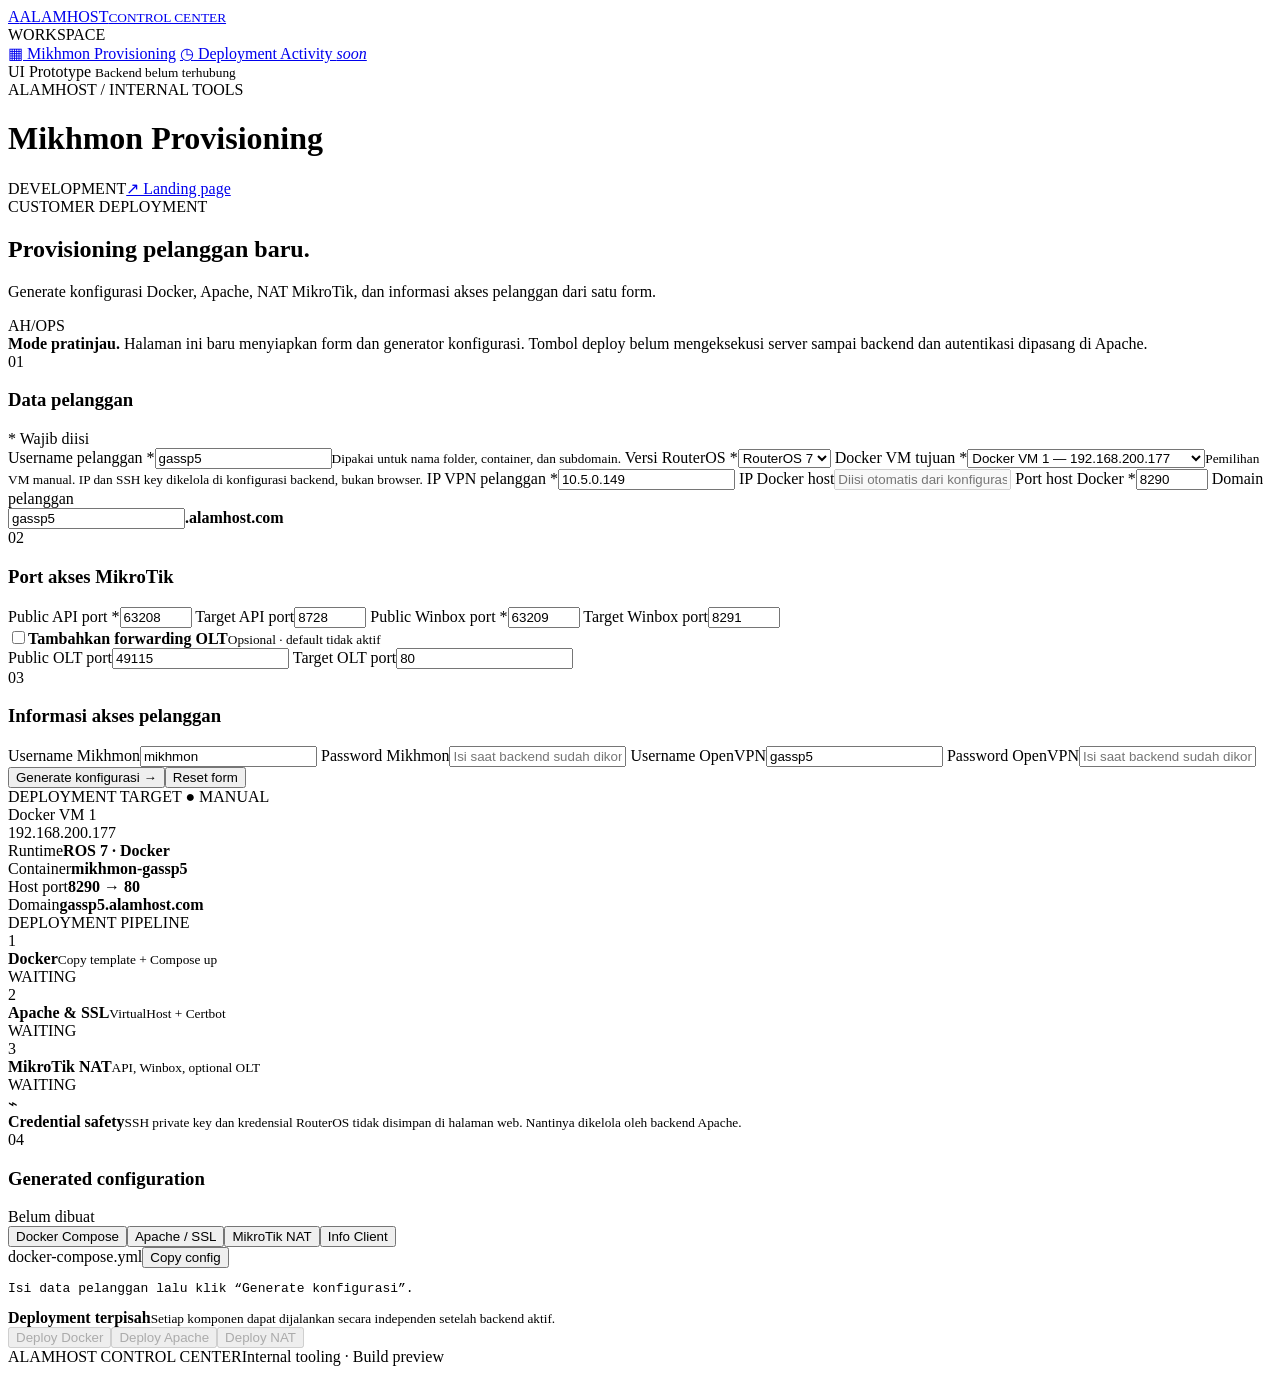
==== admin/index.html @ a6de1f87 "Add AlamHost Mikhmon admin UI prototype" ====
<!doctype html>
<html lang="id">
<head>
  <meta charset="utf-8">
  <meta name="viewport" content="width=device-width,initial-scale=1">
  <meta name="robots" content="noindex,nofollow">
  <meta name="theme-color" content="#0b1110">
  <title>Mikhmon Provisioning · AlamHost</title>
  <link rel="preconnect" href="https://fonts.googleapis.com">
  <link rel="preconnect" href="https://fonts.gstatic.com" crossorigin>
  <link href="https://fonts.googleapis.com/css2?family=DM+Mono:wght@400;500&family=Manrope:wght@400;500;600;700;800&display=swap" rel="stylesheet">
  <link rel="stylesheet" href="./admin.css">
</head>
<body>
  <div class="app-shell">
    <aside class="sidebar">
      <a class="brand" href="../index.html"><span class="brand-mark">A</span><span>ALAM<span class="accent">HOST</span><small>CONTROL CENTER</small></span></a>
      <div class="side-label">WORKSPACE</div>
      <a class="nav-item active" href="#provision"><span>▦</span> Mikhmon Provisioning</a>
      <a class="nav-item muted" href="#activity"><span>◷</span> Deployment Activity <em>soon</em></a>
      <div class="sidebar-bottom"><span class="status-dot"></span> UI Prototype <small>Backend belum terhubung</small></div>
    </aside>

    <main class="main">
      <header class="topbar">
        <div><div class="eyebrow">ALAMHOST / INTERNAL TOOLS</div><h1>Mikhmon Provisioning</h1></div>
        <div class="top-actions"><span class="env-chip"><i></i> DEVELOPMENT</span><a class="back-link" href="../index.html">↗ Landing page</a></div>
      </header>

      <section class="intro">
        <div><div class="eyebrow">CUSTOMER DEPLOYMENT</div><h2>Provisioning pelanggan baru<span>.</span></h2><p>Generate konfigurasi Docker, Apache, NAT MikroTik, dan informasi akses pelanggan dari satu form.</p></div>
        <div class="intro-mark">AH<span>/</span>OPS</div>
      </section>

      <div class="notice"><strong>Mode pratinjau.</strong> Halaman ini baru menyiapkan form dan generator konfigurasi. Tombol deploy belum mengeksekusi server sampai backend dan autentikasi dipasang di Apache.</div>

      <section class="workspace" id="provision">
        <div class="form-column">
          <div class="section-head"><div><span class="step">01</span><h3>Data pelanggan</h3></div><span class="required-note">* Wajib diisi</span></div>
          <form id="customerForm">
            <div class="field-grid">
              <label class="field"><span>Username pelanggan *</span><input id="username" value="gassp5" required pattern="[a-zA-Z0-9_-]{3,32}" autocomplete="off"><small>Dipakai untuk nama folder, container, dan subdomain.</small></label>
              <label class="field"><span>Versi RouterOS *</span><select id="ros"><option value="7">RouterOS 7</option><option value="6">RouterOS 6</option></select></label>
              <label class="field full"><span>Docker VM tujuan *</span><select id="dockerVm"><option value="vm1">Docker VM 1 — 192.168.200.177</option><option value="vm2">Docker VM 2 — IP diatur di backend</option><option value="vm3">Docker VM 3 — IP diatur di backend</option></select><small>Pemilihan VM manual. IP dan SSH key dikelola di konfigurasi backend, bukan browser.</small></label>
              <label class="field"><span>IP VPN pelanggan *</span><input id="vpnIp" value="10.5.0.149" inputmode="decimal" required></label>
              <label class="field"><span>IP Docker host</span><input id="dockerIp" placeholder="Diisi otomatis dari konfigurasi backend" disabled></label>
              <label class="field"><span>Port host Docker *</span><input id="dockerPort" type="number" min="1" max="65535" value="8290" required></label>
              <label class="field"><span>Domain pelanggan</span><div class="input-suffix"><input id="domain" value="gassp5" autocomplete="off"><b>.alamhost.com</b></div></label>
            </div>

            <div class="section-head subhead"><div><span class="step">02</span><h3>Port akses MikroTik</h3></div></div>
            <div class="field-grid">
              <label class="field"><span>Public API port *</span><input id="publicApi" type="number" min="1" max="65535" value="63208"></label>
              <label class="field"><span>Target API port</span><input id="targetApi" type="number" min="1" max="65535" value="8728"></label>
              <label class="field"><span>Public Winbox port *</span><input id="publicWinbox" type="number" min="1" max="65535" value="63209"></label>
              <label class="field"><span>Target Winbox port</span><input id="targetWinbox" type="number" min="1" max="65535" value="8291"></label>
            </div>
            <label class="toggle-row"><input type="checkbox" id="enableOlt"><span class="toggle"></span><span><b>Tambahkan forwarding OLT</b><small>Opsional · default tidak aktif</small></span></label>
            <div class="field-grid olt-fields hidden" id="oltFields">
              <label class="field"><span>Public OLT port</span><input id="publicOlt" type="number" value="49115"></label>
              <label class="field"><span>Target OLT port</span><input id="targetOlt" type="number" value="80"></label>
            </div>

            <div class="section-head subhead"><div><span class="step">03</span><h3>Informasi akses pelanggan</h3></div></div>
            <div class="field-grid">
              <label class="field"><span>Username Mikhmon</span><input id="mikhmonUser" value="mikhmon"></label>
              <label class="field"><span>Password Mikhmon</span><input id="mikhmonPass" type="password" placeholder="Isi saat backend sudah dikonfigurasi"></label>
              <label class="field"><span>Username OpenVPN</span><input id="vpnUser" value="gassp5"></label>
              <label class="field"><span>Password OpenVPN</span><input id="vpnPass" type="password" placeholder="Isi saat backend sudah dikonfigurasi"></label>
            </div>
            <div class="form-actions"><button type="button" class="btn btn-primary" id="generateBtn">Generate konfigurasi <span>→</span></button><button type="reset" class="btn btn-ghost">Reset form</button></div>
          </form>
        </div>

        <aside class="summary-column">
          <div class="summary-card">
            <div class="summary-title">DEPLOYMENT TARGET <span class="live-indicator">● MANUAL</span></div>
            <div class="target-name" id="targetName">Docker VM 1</div><div class="target-ip" id="targetIp">192.168.200.177</div>
            <div class="summary-divider"></div>
            <div class="summary-row"><span>Runtime</span><b id="runtimeName">ROS 7 · Docker</b></div>
            <div class="summary-row"><span>Container</span><b id="containerName">mikhmon-gassp5</b></div>
            <div class="summary-row"><span>Host port</span><b id="summaryPort">8290 → 80</b></div>
            <div class="summary-row"><span>Domain</span><b id="summaryDomain">gassp5.alamhost.com</b></div>
          </div>
          <div class="pipeline-card">
            <div class="summary-title">DEPLOYMENT PIPELINE</div>
            <div class="pipeline-step"><span class="pipeline-icon">1</span><div><b>Docker</b><small>Copy template + Compose up</small></div><span class="pending">WAITING</span></div>
            <div class="pipeline-step"><span class="pipeline-icon">2</span><div><b>Apache & SSL</b><small>VirtualHost + Certbot</small></div><span class="pending">WAITING</span></div>
            <div class="pipeline-step"><span class="pipeline-icon">3</span><div><b>MikroTik NAT</b><small>API, Winbox, optional OLT</small></div><span class="pending">WAITING</span></div>
          </div>
          <div class="safe-note"><span>⌁</span><div><b>Credential safety</b><small>SSH private key dan kredensial RouterOS tidak disimpan di halaman web. Nantinya dikelola oleh backend Apache.</small></div></div>
        </aside>
      </section>

      <section class="outputs" id="outputs">
        <div class="section-head"><div><span class="step">04</span><h3>Generated configuration</h3></div><span class="output-state" id="outputState">Belum dibuat</span></div>
        <div class="tabs" role="tablist">
          <button class="tab active" data-tab="docker">Docker Compose</button><button class="tab" data-tab="apache">Apache / SSL</button><button class="tab" data-tab="nat">MikroTik NAT</button><button class="tab" data-tab="client">Info Client</button>
        </div>
        <div class="output-panel">
          <div class="output-toolbar"><span id="outputTitle">docker-compose.yml</span><button class="copy-btn" id="copyBtn">Copy config</button></div>
          <pre id="outputCode">Isi data pelanggan lalu klik “Generate konfigurasi”.</pre>
        </div>
        <div class="deploy-actions">
          <div><b>Deployment terpisah</b><small>Setiap komponen dapat dijalankan secara independen setelah backend aktif.</small></div>
          <div class="deploy-buttons"><button class="btn btn-deploy" data-deploy="docker" disabled>Deploy Docker</button><button class="btn btn-deploy" data-deploy="apache" disabled>Deploy Apache</button><button class="btn btn-deploy" data-deploy="nat" disabled>Deploy NAT</button></div>
        </div>
      </section>
      <footer id="activity"><span>ALAMHOST CONTROL CENTER</span><span>Internal tooling · Build preview</span></footer>
    </main>
  </div>
  <div class="toast" id="toast" role="status"></div>
  <script src="./admin.js"></script>
</body>
</html>
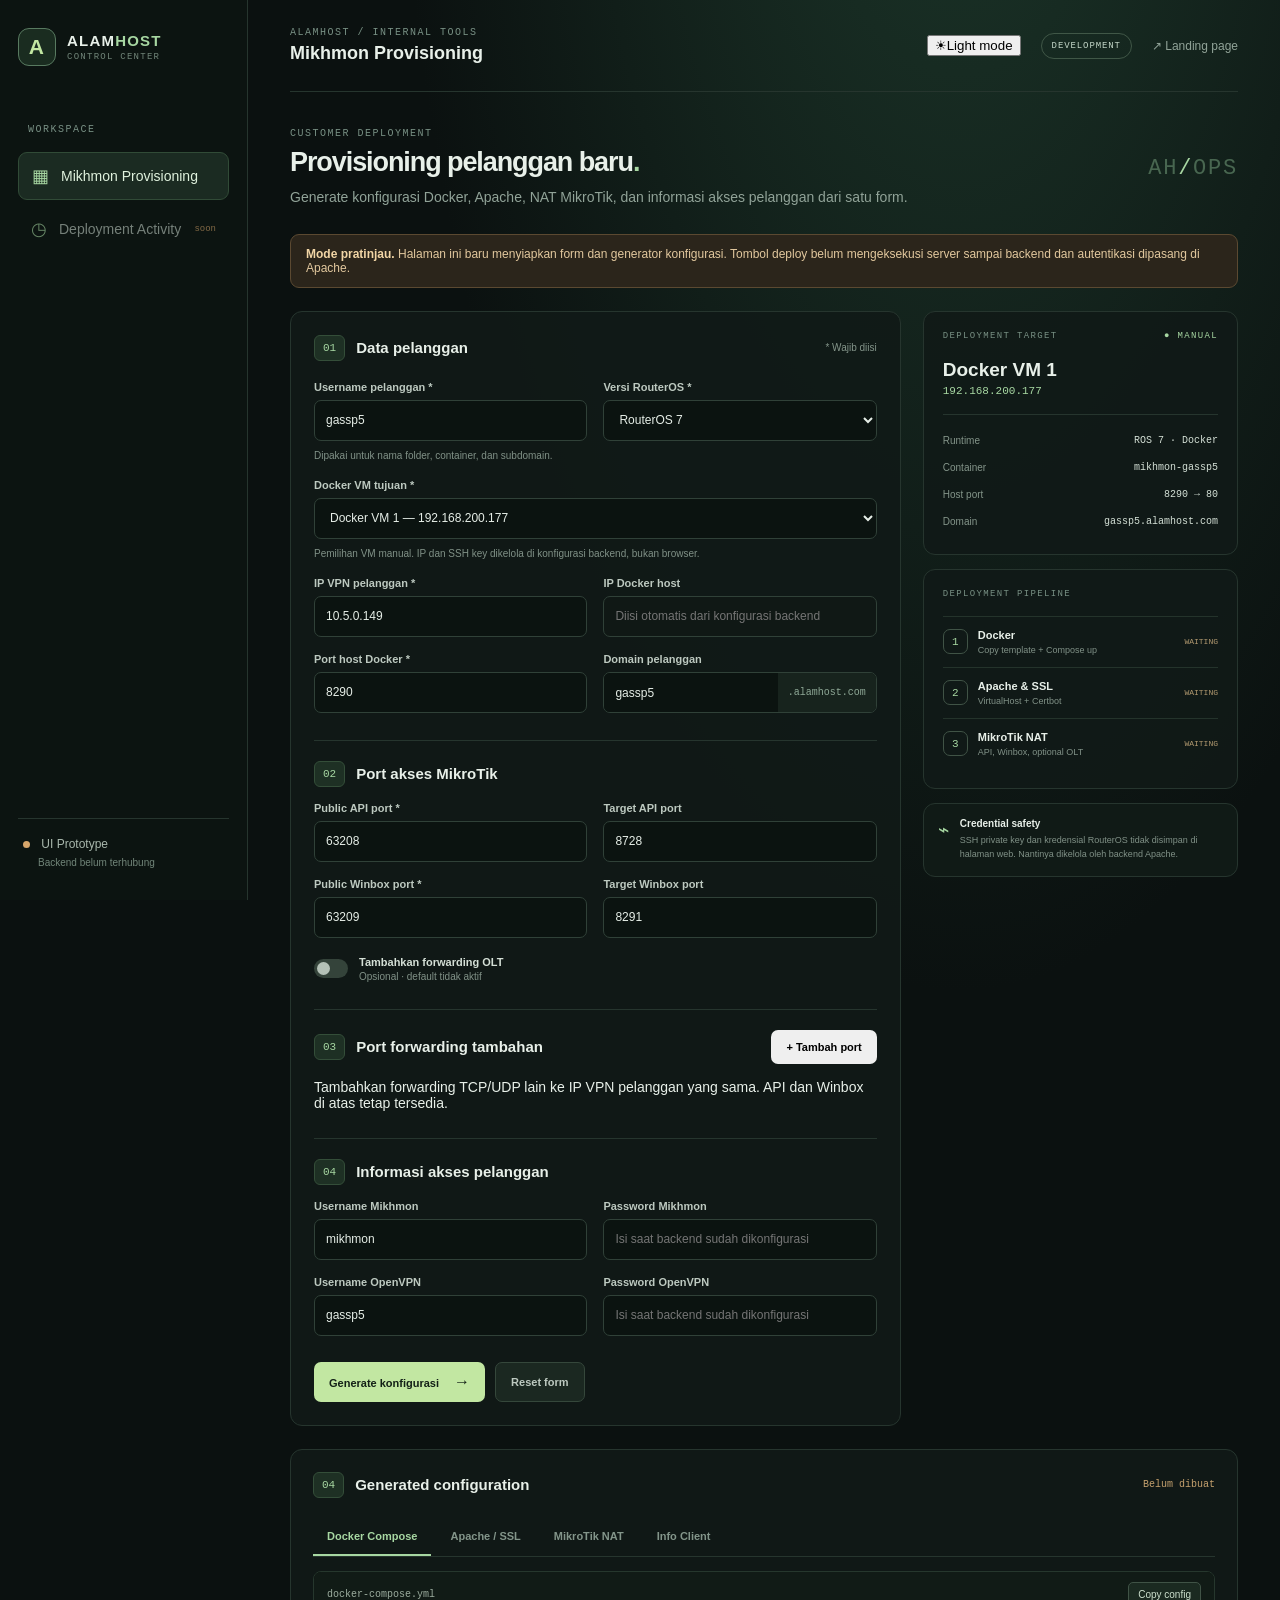
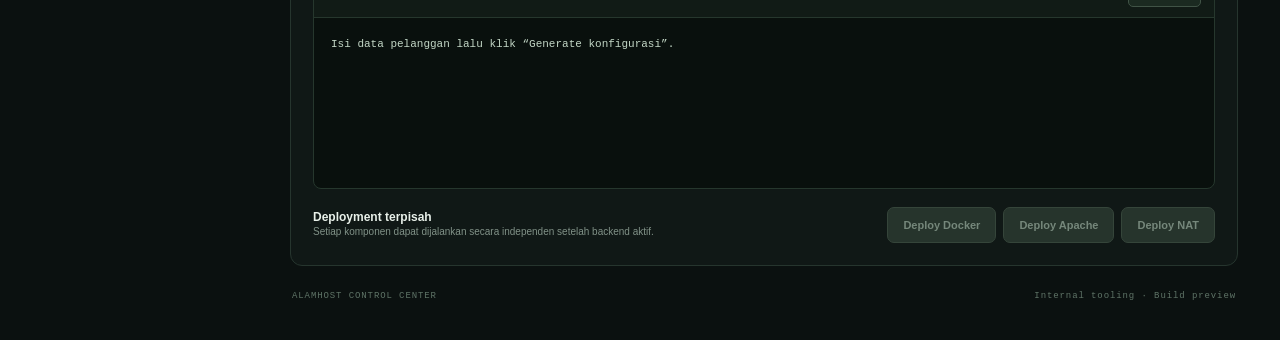
==== commit 939486dc: "Add Docker VM addresses, extra port forwarding and theme control" ====
--- a/admin/index.html
+++ b/admin/index.html
@@ -24,7 +24,7 @@
     <main class="main">
       <header class="topbar">
         <div><div class="eyebrow">ALAMHOST / INTERNAL TOOLS</div><h1>Mikhmon Provisioning</h1></div>
-        <div class="top-actions"><span class="env-chip"><i></i> DEVELOPMENT</span><a class="back-link" href="../index.html">↗ Landing page</a></div>
+        <div class="top-actions"><button type="button" class="theme-btn" id="themeToggle" aria-label="Ganti tema"><span id="themeIcon">☀</span><span id="themeLabel">Light mode</span></button><span class="env-chip"><i></i> DEVELOPMENT</span><a class="back-link" href="../index.html">↗ Landing page</a></div>
       </header>
 
       <section class="intro">
@@ -41,7 +41,7 @@
             <div class="field-grid">
               <label class="field"><span>Username pelanggan *</span><input id="username" value="gassp5" required pattern="[a-zA-Z0-9_-]{3,32}" autocomplete="off"><small>Dipakai untuk nama folder, container, dan subdomain.</small></label>
               <label class="field"><span>Versi RouterOS *</span><select id="ros"><option value="7">RouterOS 7</option><option value="6">RouterOS 6</option></select></label>
-              <label class="field full"><span>Docker VM tujuan *</span><select id="dockerVm"><option value="vm1">Docker VM 1 — 192.168.200.177</option><option value="vm2">Docker VM 2 — IP diatur di backend</option><option value="vm3">Docker VM 3 — IP diatur di backend</option></select><small>Pemilihan VM manual. IP dan SSH key dikelola di konfigurasi backend, bukan browser.</small></label>
+              <label class="field full"><span>Docker VM tujuan *</span><select id="dockerVm"><option value="vm1">Docker VM 1 — 192.168.200.177</option><option value="vm2">Docker VM 2 — 192.168.200.152</option><option value="vm3">Docker VM 3 — 192.168.200.182</option></select><small>Pemilihan VM manual. IP dan SSH key dikelola di konfigurasi backend, bukan browser.</small></label>
               <label class="field"><span>IP VPN pelanggan *</span><input id="vpnIp" value="10.5.0.149" inputmode="decimal" required></label>
               <label class="field"><span>IP Docker host</span><input id="dockerIp" placeholder="Diisi otomatis dari konfigurasi backend" disabled></label>
               <label class="field"><span>Port host Docker *</span><input id="dockerPort" type="number" min="1" max="65535" value="8290" required></label>
@@ -61,7 +61,11 @@
               <label class="field"><span>Target OLT port</span><input id="targetOlt" type="number" value="80"></label>
             </div>
 
-            <div class="section-head subhead"><div><span class="step">03</span><h3>Informasi akses pelanggan</h3></div></div>
+                        <div class="section-head subhead"><div><span class="step">03</span><h3>Port forwarding tambahan</h3></div><button type="button" class="btn btn-add" id="addForward">+ Tambah port</button></div>
+            <p class="section-hint">Tambahkan forwarding TCP/UDP lain ke IP VPN pelanggan yang sama. API dan Winbox di atas tetap tersedia.</p>
+            <div id="forwardList" class="forward-list"></div>
+
+            <div class="section-head subhead"><div><span class="step">04</span><h3>Informasi akses pelanggan</h3></div></div>
             <div class="field-grid">
               <label class="field"><span>Username Mikhmon</span><input id="mikhmonUser" value="mikhmon"></label>
               <label class="field"><span>Password Mikhmon</span><input id="mikhmonPass" type="password" placeholder="Isi saat backend sudah dikonfigurasi"></label>
--- a/admin/admin.css
+++ b/admin/admin.css
@@ -0,0 +1 @@
+:root{--bg:#0b1110;--panel:#111a17;--panel2:#15211c;--line:#26352e;--text:#e8f0e9;--muted:#91a398;--green:#a7d7a2;--lime:#c2e7a2;--orange:#d7a66b;--mono:"DM Mono",monospace;--sans:"Manrope",sans-serif}*{box-sizing:border-box}html{scroll-behavior:smooth}body{margin:0;background:radial-gradient(ellipse at 75% -20%,#1d382b 0,transparent 42%),var(--bg);color:var(--text);font-family:var(--sans);font-size:14px}.app-shell{min-height:100vh}.sidebar{width:248px;position:fixed;inset:0 auto 0 0;background:#0c1411;border-right:1px solid var(--line);padding:28px 18px;display:flex;flex-direction:column;z-index:5}.brand{display:flex;align-items:center;gap:11px;text-decoration:none;color:var(--text);font-weight:800;letter-spacing:.08em;font-size:15px}.brand-mark{width:38px;height:38px;border:1px solid #587a60;border-radius:11px;display:grid;place-items:center;color:var(--lime);font-size:21px;background:#1a2c20}.accent{color:var(--green)}.brand small{display:block;color:#718579;font:9px var(--mono);letter-spacing:.14em;margin-top:3px}.side-label,.eyebrow,.summary-title{font:10px var(--mono);letter-spacing:.15em;color:#789084}.side-label{margin:58px 10px 14px}.nav-item{padding:12px 13px;border-radius:9px;color:#c1cec5;text-decoration:none;display:flex;align-items:center;gap:12px;margin:3px 0}.nav-item span{font-size:18px;color:var(--green)}.nav-item.active{background:#1b2b22;color:#dff1dd;border:1px solid #314b37}.nav-item.muted{opacity:.58}.nav-item em{font:9px var(--mono);margin-left:auto;color:var(--orange)}.sidebar-bottom{margin-top:auto;border-top:1px solid var(--line);padding:18px 5px 4px;color:#a9b8ad;font-size:12px}.sidebar-bottom small{display:block;margin:6px 0 0 15px;color:#718579;font-size:10px}.status-dot{display:inline-block;width:7px;height:7px;border-radius:50%;background:var(--orange);margin-right:8px}.main{margin-left:248px;padding:0 42px 30px;max-width:1600px}.topbar{height:92px;display:flex;justify-content:space-between;align-items:center;border-bottom:1px solid var(--line)}.topbar h1{font-size:18px;margin:5px 0 0;font-weight:700}.top-actions{display:flex;align-items:center;gap:20px}.env-chip{font:9px var(--mono);color:#c4d7c8;border:1px solid #405747;padding:7px 10px;border-radius:20px;letter-spacing:.1em}.env-chip i,.live-indicator{color:var(--green);font-style:normal}.back-link{color:var(--muted);text-decoration:none;font-size:12px}.intro{padding:36px 0 24px;display:flex;align-items:center;justify-content:space-between}.intro h2{font-size:27px;letter-spacing:-.04em;margin:8px 0}.intro h2 span{color:var(--green)}.intro p{color:var(--muted);margin:0;max-width:650px;line-height:1.7}.intro-mark{font:22px var(--mono);color:#486650;letter-spacing:.08em}.intro-mark span{color:var(--green)}.notice{background:#2b251b;border:1px solid #5b4931;color:#e2c89e;border-radius:9px;padding:12px 15px;font-size:12px;margin-bottom:23px}.notice strong{color:#f2d6a6}.workspace{display:grid;grid-template-columns:minmax(0,1.55fr) minmax(270px,.8fr);gap:22px;align-items:start}.form-column,.summary-card,.pipeline-card,.safe-note,.outputs{background:rgba(17,26,23,.92);border:1px solid var(--line);border-radius:12px}.form-column{padding:23px}.section-head{display:flex;justify-content:space-between;align-items:center;margin-bottom:20px}.section-head>div{display:flex;align-items:center;gap:11px}.section-head h3{font-size:15px;margin:0}.step{font:11px var(--mono);color:var(--green);background:#1e3024;border:1px solid #344e39;border-radius:6px;padding:6px 8px}.required-note{font-size:10px;color:#84958a}.field-grid{display:grid;grid-template-columns:1fr 1fr;gap:16px}.field{display:flex;flex-direction:column;gap:7px;color:#bdc9c0;font-size:11px;font-weight:700}.field.full{grid-column:1/-1}.field input,.field select{width:100%;height:41px;background:#0b1310;border:1px solid #304138;border-radius:7px;color:#e6eee7;padding:0 11px;font:12px var(--sans);outline:none}.field input:focus,.field select:focus{border-color:#8bbd8d;box-shadow:0 0 0 3px #8bbd8d18}.field input:disabled{color:#718077;background:#101815}.field small,.deploy-actions small{font-size:10px;color:#809187;font-weight:400;line-height:1.5}.input-suffix{display:flex;background:#0b1310;border:1px solid #304138;border-radius:7px;overflow:hidden;height:41px}.input-suffix input{border:0;border-radius:0;min-width:0}.input-suffix b{display:flex;align-items:center;padding:0 10px;background:#17231d;color:#8fa997;font:10px var(--mono);white-space:nowrap}.subhead{margin:27px 0 15px;padding-top:20px;border-top:1px solid #26352e}.toggle-row{display:flex;align-items:center;gap:11px;margin:18px 0;color:#d5e0d7;cursor:pointer}.toggle-row input{position:absolute;opacity:0}.toggle{width:34px;height:19px;border-radius:20px;background:#34433a;position:relative;transition:.2s}.toggle:after{content:"";position:absolute;width:13px;height:13px;top:3px;left:3px;background:#b4c1b7;border-radius:50%;transition:.2s}.toggle-row input:checked+.toggle{background:#527c55}.toggle-row input:checked+.toggle:after{left:18px;background:white}.toggle-row b,.toggle-row small{display:block;font-size:11px}.toggle-row small{color:#809187;font-size:10px;margin-top:3px}.hidden{display:none!important}.form-actions{display:flex;gap:10px;margin-top:26px}.btn{border:0;border-radius:7px;padding:11px 15px;font:700 11px var(--sans);cursor:pointer}.btn-primary{background:var(--lime);color:#132017}.btn-primary span{font-size:16px;margin-left:12px}.btn-ghost{background:#1b2821;color:#bdc9c0;border:1px solid #35473b}.summary-column{display:flex;flex-direction:column;gap:14px}.summary-card,.pipeline-card{padding:19px}.summary-title{display:flex;justify-content:space-between;align-items:center;font-size:9px}.target-name{font-size:19px;font-weight:800;margin-top:18px}.target-ip{font:11px var(--mono);color:var(--green);margin-top:4px}.summary-divider{height:1px;background:var(--line);margin:17px 0 12px}.summary-row{display:flex;justify-content:space-between;gap:10px;padding:8px 0;color:#84958a;font-size:10px}.summary-row b{font:10px var(--mono);color:#d4e0d6;text-align:right}.pipeline-card .summary-title{margin-bottom:17px}.pipeline-step{display:flex;align-items:center;gap:10px;padding:12px 0;border-top:1px solid #24332b}.pipeline-icon{width:25px;height:25px;border:1px solid #405346;border-radius:7px;display:grid;place-items:center;color:var(--green);font:11px var(--mono)}.pipeline-step div{flex:1}.pipeline-step b,.pipeline-step small{display:block}.pipeline-step b{font-size:11px}.pipeline-step small{color:#809187;font-size:9px;margin-top:4px}.pending{font:8px var(--mono);color:#b39a70}.safe-note{padding:14px;display:flex;gap:11px;background:#101a16}.safe-note>span{font-size:19px;color:var(--green)}.safe-note b,.safe-note small{display:block}.safe-note b{font-size:10px}.safe-note small{font-size:9px;color:#809187;line-height:1.6;margin-top:4px}.outputs{margin-top:23px;padding:22px}.output-state{font:10px var(--mono);color:#c5a16e}.tabs{display:flex;gap:5px;border-bottom:1px solid var(--line);overflow-x:auto}.tab{background:none;border:0;color:#83958a;padding:12px 14px;font:600 11px var(--sans);white-space:nowrap;cursor:pointer;border-bottom:2px solid transparent}.tab.active{color:var(--green);border-color:var(--green)}.output-panel{background:#09100d;border:1px solid #26372d;border-radius:8px;margin-top:14px;overflow:hidden}.output-toolbar{display:flex;justify-content:space-between;align-items:center;padding:10px 13px;background:#111b16;border-bottom:1px solid #26372d;color:#9cad9f;font:10px var(--mono)}.copy-btn{border:1px solid #405346;background:#1b2a21;color:#cde0ce;border-radius:5px;padding:6px 9px;font:10px var(--sans);cursor:pointer}pre{margin:0;padding:17px;min-height:170px;max-height:360px;overflow:auto;color:#c3d7c6;font:11px/1.75 var(--mono);white-space:pre-wrap;overflow-wrap:anywhere}.deploy-actions{display:flex;justify-content:space-between;align-items:center;gap:15px;margin-top:18px}.deploy-actions b,.deploy-actions small{display:block}.deploy-actions b{font-size:12px}.deploy-buttons{display:flex;gap:7px;flex-wrap:wrap}.btn-deploy{background:#26342c;color:#75877b;border:1px solid #35453a;cursor:not-allowed}footer{display:flex;justify-content:space-between;padding:25px 2px 5px;color:#5f7467;font:9px var(--mono);letter-spacing:.1em}.toast{position:fixed;bottom:24px;right:24px;background:#d8efcf;color:#17251a;padding:11px 16px;border-radius:8px;font-size:12px;font-weight:700;opacity:0;transform:translateY(10px);transition:.2s;pointer-events:none}.toast.show{opacity:1;transform:translateY(0)}@media(max-width:1050px){.sidebar{width:205px}.main{margin-left:205px;padding:0 24px 25px}.workspace{grid-template-columns:1fr}.summary-column{display:grid;grid-template-columns:1fr 1fr}.safe-note{grid-column:1/-1}}@media(max-width:720px){.sidebar{position:static;width:auto;height:auto;padding:13px 16px;border-right:0;border-bottom:1px solid var(--line)}.brand{font-size:13px}.side-label,.nav-item,.sidebar-bottom{display:none}.main{margin:0;padding:0 15px 22px}.topbar{height:76px}.topbar h1{font-size:15px}.top-actions{gap:9px}.env-chip{font-size:8px;padding:6px}.back-link{font-size:10px}.intro{padding:25px 0 18px}.intro h2{font-size:23px}.intro p{font-size:12px}.intro-mark{display:none}.form-column{padding:17px}.field-grid{grid-template-columns:1fr}.field.full{grid-column:auto}.summary-column{grid-template-columns:1fr}.safe-note{grid-column:auto}.outputs{padding:16px}.deploy-actions{align-items:flex-start;flex-direction:column}.deploy-buttons{width:100%}.deploy-buttons .btn{flex:1}.form-actions{flex-wrap:wrap}.form-actions .btn{flex:1}footer{font-size:8px}}
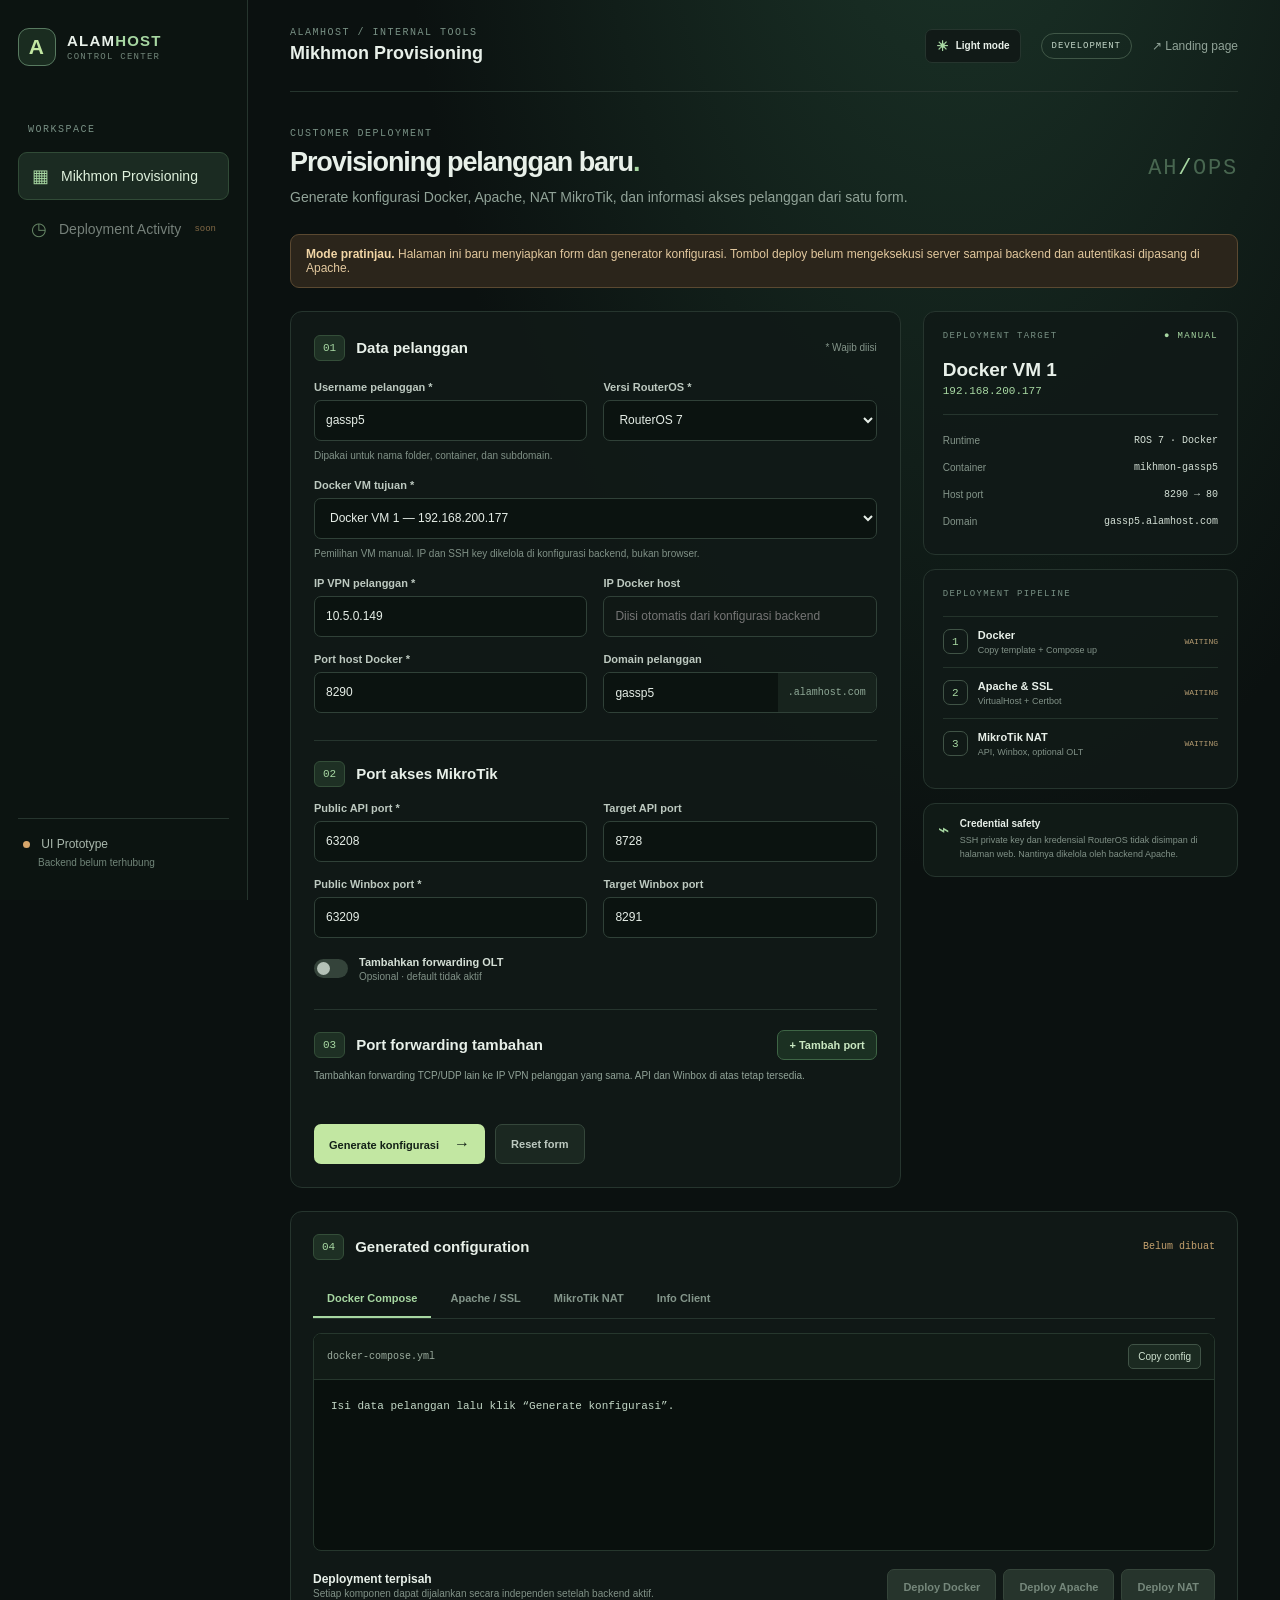
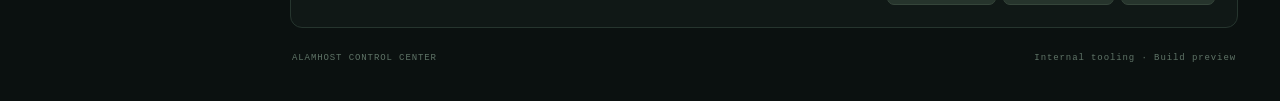
==== commit d3f4d90f: "Remove manual client credential fields" ====
--- a/admin/index.html
+++ b/admin/index.html
@@ -65,13 +65,6 @@
             <p class="section-hint">Tambahkan forwarding TCP/UDP lain ke IP VPN pelanggan yang sama. API dan Winbox di atas tetap tersedia.</p>
             <div id="forwardList" class="forward-list"></div>
 
-            <div class="section-head subhead"><div><span class="step">04</span><h3>Informasi akses pelanggan</h3></div></div>
-            <div class="field-grid">
-              <label class="field"><span>Username Mikhmon</span><input id="mikhmonUser" value="mikhmon"></label>
-              <label class="field"><span>Password Mikhmon</span><input id="mikhmonPass" type="password" placeholder="Isi saat backend sudah dikonfigurasi"></label>
-              <label class="field"><span>Username OpenVPN</span><input id="vpnUser" value="gassp5"></label>
-              <label class="field"><span>Password OpenVPN</span><input id="vpnPass" type="password" placeholder="Isi saat backend sudah dikonfigurasi"></label>
-            </div>
             <div class="form-actions"><button type="button" class="btn btn-primary" id="generateBtn">Generate konfigurasi <span>→</span></button><button type="reset" class="btn btn-ghost">Reset form</button></div>
           </form>
         </div>
--- a/admin/admin.css
+++ b/admin/admin.css
@@ -1 +1,32 @@
-:root{--bg:#0b1110;--panel:#111a17;--panel2:#15211c;--line:#26352e;--text:#e8f0e9;--muted:#91a398;--green:#a7d7a2;--lime:#c2e7a2;--orange:#d7a66b;--mono:"DM Mono",monospace;--sans:"Manrope",sans-serif}*{box-sizing:border-box}html{scroll-behavior:smooth}body{margin:0;background:radial-gradient(ellipse at 75% -20%,#1d382b 0,transparent 42%),var(--bg);color:var(--text);font-family:var(--sans);font-size:14px}.app-shell{min-height:100vh}.sidebar{width:248px;position:fixed;inset:0 auto 0 0;background:#0c1411;border-right:1px solid var(--line);padding:28px 18px;display:flex;flex-direction:column;z-index:5}.brand{display:flex;align-items:center;gap:11px;text-decoration:none;color:var(--text);font-weight:800;letter-spacing:.08em;font-size:15px}.brand-mark{width:38px;height:38px;border:1px solid #587a60;border-radius:11px;display:grid;place-items:center;color:var(--lime);font-size:21px;background:#1a2c20}.accent{color:var(--green)}.brand small{display:block;color:#718579;font:9px var(--mono);letter-spacing:.14em;margin-top:3px}.side-label,.eyebrow,.summary-title{font:10px var(--mono);letter-spacing:.15em;color:#789084}.side-label{margin:58px 10px 14px}.nav-item{padding:12px 13px;border-radius:9px;color:#c1cec5;text-decoration:none;display:flex;align-items:center;gap:12px;margin:3px 0}.nav-item span{font-size:18px;color:var(--green)}.nav-item.active{background:#1b2b22;color:#dff1dd;border:1px solid #314b37}.nav-item.muted{opacity:.58}.nav-item em{font:9px var(--mono);margin-left:auto;color:var(--orange)}.sidebar-bottom{margin-top:auto;border-top:1px solid var(--line);padding:18px 5px 4px;color:#a9b8ad;font-size:12px}.sidebar-bottom small{display:block;margin:6px 0 0 15px;color:#718579;font-size:10px}.status-dot{display:inline-block;width:7px;height:7px;border-radius:50%;background:var(--orange);margin-right:8px}.main{margin-left:248px;padding:0 42px 30px;max-width:1600px}.topbar{height:92px;display:flex;justify-content:space-between;align-items:center;border-bottom:1px solid var(--line)}.topbar h1{font-size:18px;margin:5px 0 0;font-weight:700}.top-actions{display:flex;align-items:center;gap:20px}.env-chip{font:9px var(--mono);color:#c4d7c8;border:1px solid #405747;padding:7px 10px;border-radius:20px;letter-spacing:.1em}.env-chip i,.live-indicator{color:var(--green);font-style:normal}.back-link{color:var(--muted);text-decoration:none;font-size:12px}.intro{padding:36px 0 24px;display:flex;align-items:center;justify-content:space-between}.intro h2{font-size:27px;letter-spacing:-.04em;margin:8px 0}.intro h2 span{color:var(--green)}.intro p{color:var(--muted);margin:0;max-width:650px;line-height:1.7}.intro-mark{font:22px var(--mono);color:#486650;letter-spacing:.08em}.intro-mark span{color:var(--green)}.notice{background:#2b251b;border:1px solid #5b4931;color:#e2c89e;border-radius:9px;padding:12px 15px;font-size:12px;margin-bottom:23px}.notice strong{color:#f2d6a6}.workspace{display:grid;grid-template-columns:minmax(0,1.55fr) minmax(270px,.8fr);gap:22px;align-items:start}.form-column,.summary-card,.pipeline-card,.safe-note,.outputs{background:rgba(17,26,23,.92);border:1px solid var(--line);border-radius:12px}.form-column{padding:23px}.section-head{display:flex;justify-content:space-between;align-items:center;margin-bottom:20px}.section-head>div{display:flex;align-items:center;gap:11px}.section-head h3{font-size:15px;margin:0}.step{font:11px var(--mono);color:var(--green);background:#1e3024;border:1px solid #344e39;border-radius:6px;padding:6px 8px}.required-note{font-size:10px;color:#84958a}.field-grid{display:grid;grid-template-columns:1fr 1fr;gap:16px}.field{display:flex;flex-direction:column;gap:7px;color:#bdc9c0;font-size:11px;font-weight:700}.field.full{grid-column:1/-1}.field input,.field select{width:100%;height:41px;background:#0b1310;border:1px solid #304138;border-radius:7px;color:#e6eee7;padding:0 11px;font:12px var(--sans);outline:none}.field input:focus,.field select:focus{border-color:#8bbd8d;box-shadow:0 0 0 3px #8bbd8d18}.field input:disabled{color:#718077;background:#101815}.field small,.deploy-actions small{font-size:10px;color:#809187;font-weight:400;line-height:1.5}.input-suffix{display:flex;background:#0b1310;border:1px solid #304138;border-radius:7px;overflow:hidden;height:41px}.input-suffix input{border:0;border-radius:0;min-width:0}.input-suffix b{display:flex;align-items:center;padding:0 10px;background:#17231d;color:#8fa997;font:10px var(--mono);white-space:nowrap}.subhead{margin:27px 0 15px;padding-top:20px;border-top:1px solid #26352e}.toggle-row{display:flex;align-items:center;gap:11px;margin:18px 0;color:#d5e0d7;cursor:pointer}.toggle-row input{position:absolute;opacity:0}.toggle{width:34px;height:19px;border-radius:20px;background:#34433a;position:relative;transition:.2s}.toggle:after{content:"";position:absolute;width:13px;height:13px;top:3px;left:3px;background:#b4c1b7;border-radius:50%;transition:.2s}.toggle-row input:checked+.toggle{background:#527c55}.toggle-row input:checked+.toggle:after{left:18px;background:white}.toggle-row b,.toggle-row small{display:block;font-size:11px}.toggle-row small{color:#809187;font-size:10px;margin-top:3px}.hidden{display:none!important}.form-actions{display:flex;gap:10px;margin-top:26px}.btn{border:0;border-radius:7px;padding:11px 15px;font:700 11px var(--sans);cursor:pointer}.btn-primary{background:var(--lime);color:#132017}.btn-primary span{font-size:16px;margin-left:12px}.btn-ghost{background:#1b2821;color:#bdc9c0;border:1px solid #35473b}.summary-column{display:flex;flex-direction:column;gap:14px}.summary-card,.pipeline-card{padding:19px}.summary-title{display:flex;justify-content:space-between;align-items:center;font-size:9px}.target-name{font-size:19px;font-weight:800;margin-top:18px}.target-ip{font:11px var(--mono);color:var(--green);margin-top:4px}.summary-divider{height:1px;background:var(--line);margin:17px 0 12px}.summary-row{display:flex;justify-content:space-between;gap:10px;padding:8px 0;color:#84958a;font-size:10px}.summary-row b{font:10px var(--mono);color:#d4e0d6;text-align:right}.pipeline-card .summary-title{margin-bottom:17px}.pipeline-step{display:flex;align-items:center;gap:10px;padding:12px 0;border-top:1px solid #24332b}.pipeline-icon{width:25px;height:25px;border:1px solid #405346;border-radius:7px;display:grid;place-items:center;color:var(--green);font:11px var(--mono)}.pipeline-step div{flex:1}.pipeline-step b,.pipeline-step small{display:block}.pipeline-step b{font-size:11px}.pipeline-step small{color:#809187;font-size:9px;margin-top:4px}.pending{font:8px var(--mono);color:#b39a70}.safe-note{padding:14px;display:flex;gap:11px;background:#101a16}.safe-note>span{font-size:19px;color:var(--green)}.safe-note b,.safe-note small{display:block}.safe-note b{font-size:10px}.safe-note small{font-size:9px;color:#809187;line-height:1.6;margin-top:4px}.outputs{margin-top:23px;padding:22px}.output-state{font:10px var(--mono);color:#c5a16e}.tabs{display:flex;gap:5px;border-bottom:1px solid var(--line);overflow-x:auto}.tab{background:none;border:0;color:#83958a;padding:12px 14px;font:600 11px var(--sans);white-space:nowrap;cursor:pointer;border-bottom:2px solid transparent}.tab.active{color:var(--green);border-color:var(--green)}.output-panel{background:#09100d;border:1px solid #26372d;border-radius:8px;margin-top:14px;overflow:hidden}.output-toolbar{display:flex;justify-content:space-between;align-items:center;padding:10px 13px;background:#111b16;border-bottom:1px solid #26372d;color:#9cad9f;font:10px var(--mono)}.copy-btn{border:1px solid #405346;background:#1b2a21;color:#cde0ce;border-radius:5px;padding:6px 9px;font:10px var(--sans);cursor:pointer}pre{margin:0;padding:17px;min-height:170px;max-height:360px;overflow:auto;color:#c3d7c6;font:11px/1.75 var(--mono);white-space:pre-wrap;overflow-wrap:anywhere}.deploy-actions{display:flex;justify-content:space-between;align-items:center;gap:15px;margin-top:18px}.deploy-actions b,.deploy-actions small{display:block}.deploy-actions b{font-size:12px}.deploy-buttons{display:flex;gap:7px;flex-wrap:wrap}.btn-deploy{background:#26342c;color:#75877b;border:1px solid #35453a;cursor:not-allowed}footer{display:flex;justify-content:space-between;padding:25px 2px 5px;color:#5f7467;font:9px var(--mono);letter-spacing:.1em}.toast{position:fixed;bottom:24px;right:24px;background:#d8efcf;color:#17251a;padding:11px 16px;border-radius:8px;font-size:12px;font-weight:700;opacity:0;transform:translateY(10px);transition:.2s;pointer-events:none}.toast.show{opacity:1;transform:translateY(0)}@media(max-width:1050px){.sidebar{width:205px}.main{margin-left:205px;padding:0 24px 25px}.workspace{grid-template-columns:1fr}.summary-column{display:grid;grid-template-columns:1fr 1fr}.safe-note{grid-column:1/-1}}@media(max-width:720px){.sidebar{position:static;width:auto;height:auto;padding:13px 16px;border-right:0;border-bottom:1px solid var(--line)}.brand{font-size:13px}.side-label,.nav-item,.sidebar-bottom{display:none}.main{margin:0;padding:0 15px 22px}.topbar{height:76px}.topbar h1{font-size:15px}.top-actions{gap:9px}.env-chip{font-size:8px;padding:6px}.back-link{font-size:10px}.intro{padding:25px 0 18px}.intro h2{font-size:23px}.intro p{font-size:12px}.intro-mark{display:none}.form-column{padding:17px}.field-grid{grid-template-columns:1fr}.field.full{grid-column:auto}.summary-column{grid-template-columns:1fr}.safe-note{grid-column:auto}.outputs{padding:16px}.deploy-actions{align-items:flex-start;flex-direction:column}.deploy-buttons{width:100%}.deploy-buttons .btn{flex:1}.form-actions{flex-wrap:wrap}.form-actions .btn{flex:1}footer{font-size:8px}}+:root{--bg:#0b1110;--panel:#111a17;--panel2:#15211c;--line:#26352e;--text:#e8f0e9;--muted:#91a398;--green:#a7d7a2;--lime:#c2e7a2;--orange:#d7a66b;--mono:"DM Mono",monospace;--sans:"Manrope",sans-serif}*{box-sizing:border-box}html{scroll-behavior:smooth}body{margin:0;background:radial-gradient(ellipse at 75% -20%,#1d382b 0,transparent 42%),var(--bg);color:var(--text);font-family:var(--sans);font-size:14px}.app-shell{min-height:100vh}.sidebar{width:248px;position:fixed;inset:0 auto 0 0;background:#0c1411;border-right:1px solid var(--line);padding:28px 18px;display:flex;flex-direction:column;z-index:5}.brand{display:flex;align-items:center;gap:11px;text-decoration:none;color:var(--text);font-weight:800;letter-spacing:.08em;font-size:15px}.brand-mark{width:38px;height:38px;border:1px solid #587a60;border-radius:11px;display:grid;place-items:center;color:var(--lime);font-size:21px;background:#1a2c20}.accent{color:var(--green)}.brand small{display:block;color:#718579;font:9px var(--mono);letter-spacing:.14em;margin-top:3px}.side-label,.eyebrow,.summary-title{font:10px var(--mono);letter-spacing:.15em;color:#789084}.side-label{margin:58px 10px 14px}.nav-item{padding:12px 13px;border-radius:9px;color:#c1cec5;text-decoration:none;display:flex;align-items:center;gap:12px;margin:3px 0}.nav-item span{font-size:18px;color:var(--green)}.nav-item.active{background:#1b2b22;color:#dff1dd;border:1px solid #314b37}.nav-item.muted{opacity:.58}.nav-item em{font:9px var(--mono);margin-left:auto;color:var(--orange)}.sidebar-bottom{margin-top:auto;border-top:1px solid var(--line);padding:18px 5px 4px;color:#a9b8ad;font-size:12px}.sidebar-bottom small{display:block;margin:6px 0 0 15px;color:#718579;font-size:10px}.status-dot{display:inline-block;width:7px;height:7px;border-radius:50%;background:var(--orange);margin-right:8px}.main{margin-left:248px;padding:0 42px 30px;max-width:1600px}.topbar{height:92px;display:flex;justify-content:space-between;align-items:center;border-bottom:1px solid var(--line)}.topbar h1{font-size:18px;margin:5px 0 0;font-weight:700}.top-actions{display:flex;align-items:center;gap:20px}.env-chip{font:9px var(--mono);color:#c4d7c8;border:1px solid #405747;padding:7px 10px;border-radius:20px;letter-spacing:.1em}.env-chip i,.live-indicator{color:var(--green);font-style:normal}.back-link{color:var(--muted);text-decoration:none;font-size:12px}.intro{padding:36px 0 24px;display:flex;align-items:center;justify-content:space-between}.intro h2{font-size:27px;letter-spacing:-.04em;margin:8px 0}.intro h2 span{color:var(--green)}.intro p{color:var(--muted);margin:0;max-width:650px;line-height:1.7}.intro-mark{font:22px var(--mono);color:#486650;letter-spacing:.08em}.intro-mark span{color:var(--green)}.notice{background:#2b251b;border:1px solid #5b4931;color:#e2c89e;border-radius:9px;padding:12px 15px;font-size:12px;margin-bottom:23px}.notice strong{color:#f2d6a6}.workspace{display:grid;grid-template-columns:minmax(0,1.55fr) minmax(270px,.8fr);gap:22px;align-items:start}.form-column,.summary-card,.pipeline-card,.safe-note,.outputs{background:rgba(17,26,23,.92);border:1px solid var(--line);border-radius:12px}.form-column{padding:23px}.section-head{display:flex;justify-content:space-between;align-items:center;margin-bottom:20px}.section-head>div{display:flex;align-items:center;gap:11px}.section-head h3{font-size:15px;margin:0}.step{font:11px var(--mono);color:var(--green);background:#1e3024;border:1px solid #344e39;border-radius:6px;padding:6px 8px}.required-note{font-size:10px;color:#84958a}.field-grid{display:grid;grid-template-columns:1fr 1fr;gap:16px}.field{display:flex;flex-direction:column;gap:7px;color:#bdc9c0;font-size:11px;font-weight:700}.field.full{grid-column:1/-1}.field input,.field select{width:100%;height:41px;background:#0b1310;border:1px solid #304138;border-radius:7px;color:#e6eee7;padding:0 11px;font:12px var(--sans);outline:none}.field input:focus,.field select:focus{border-color:#8bbd8d;box-shadow:0 0 0 3px #8bbd8d18}.field input:disabled{color:#718077;background:#101815}.field small,.deploy-actions small{font-size:10px;color:#809187;font-weight:400;line-height:1.5}.input-suffix{display:flex;background:#0b1310;border:1px solid #304138;border-radius:7px;overflow:hidden;height:41px}.input-suffix input{border:0;border-radius:0;min-width:0}.input-suffix b{display:flex;align-items:center;padding:0 10px;background:#17231d;color:#8fa997;font:10px var(--mono);white-space:nowrap}.subhead{margin:27px 0 15px;padding-top:20px;border-top:1px solid #26352e}.toggle-row{display:flex;align-items:center;gap:11px;margin:18px 0;color:#d5e0d7;cursor:pointer}.toggle-row input{position:absolute;opacity:0}.toggle{width:34px;height:19px;border-radius:20px;background:#34433a;position:relative;transition:.2s}.toggle:after{content:"";position:absolute;width:13px;height:13px;top:3px;left:3px;background:#b4c1b7;border-radius:50%;transition:.2s}.toggle-row input:checked+.toggle{background:#527c55}.toggle-row input:checked+.toggle:after{left:18px;background:white}.toggle-row b,.toggle-row small{display:block;font-size:11px}.toggle-row small{color:#809187;font-size:10px;margin-top:3px}.hidden{display:none!important}.form-actions{display:flex;gap:10px;margin-top:26px}.btn{border:0;border-radius:7px;padding:11px 15px;font:700 11px var(--sans);cursor:pointer}.btn-primary{background:var(--lime);color:#132017}.btn-primary span{font-size:16px;margin-left:12px}.btn-ghost{background:#1b2821;color:#bdc9c0;border:1px solid #35473b}.summary-column{display:flex;flex-direction:column;gap:14px}.summary-card,.pipeline-card{padding:19px}.summary-title{display:flex;justify-content:space-between;align-items:center;font-size:9px}.target-name{font-size:19px;font-weight:800;margin-top:18px}.target-ip{font:11px var(--mono);color:var(--green);margin-top:4px}.summary-divider{height:1px;background:var(--line);margin:17px 0 12px}.summary-row{display:flex;justify-content:space-between;gap:10px;padding:8px 0;color:#84958a;font-size:10px}.summary-row b{font:10px var(--mono);color:#d4e0d6;text-align:right}.pipeline-card .summary-title{margin-bottom:17px}.pipeline-step{display:flex;align-items:center;gap:10px;padding:12px 0;border-top:1px solid #24332b}.pipeline-icon{width:25px;height:25px;border:1px solid #405346;border-radius:7px;display:grid;place-items:center;color:var(--green);font:11px var(--mono)}.pipeline-step div{flex:1}.pipeline-step b,.pipeline-step small{display:block}.pipeline-step b{font-size:11px}.pipeline-step small{color:#809187;font-size:9px;margin-top:4px}.pending{font:8px var(--mono);color:#b39a70}.safe-note{padding:14px;display:flex;gap:11px;background:#101a16}.safe-note>span{font-size:19px;color:var(--green)}.safe-note b,.safe-note small{display:block}.safe-note b{font-size:10px}.safe-note small{font-size:9px;color:#809187;line-height:1.6;margin-top:4px}.outputs{margin-top:23px;padding:22px}.output-state{font:10px var(--mono);color:#c5a16e}.tabs{display:flex;gap:5px;border-bottom:1px solid var(--line);overflow-x:auto}.tab{background:none;border:0;color:#83958a;padding:12px 14px;font:600 11px var(--sans);white-space:nowrap;cursor:pointer;border-bottom:2px solid transparent}.tab.active{color:var(--green);border-color:var(--green)}.output-panel{background:#09100d;border:1px solid #26372d;border-radius:8px;margin-top:14px;overflow:hidden}.output-toolbar{display:flex;justify-content:space-between;align-items:center;padding:10px 13px;background:#111b16;border-bottom:1px solid #26372d;color:#9cad9f;font:10px var(--mono)}.copy-btn{border:1px solid #405346;background:#1b2a21;color:#cde0ce;border-radius:5px;padding:6px 9px;font:10px var(--sans);cursor:pointer}pre{margin:0;padding:17px;min-height:170px;max-height:360px;overflow:auto;color:#c3d7c6;font:11px/1.75 var(--mono);white-space:pre-wrap;overflow-wrap:anywhere}.deploy-actions{display:flex;justify-content:space-between;align-items:center;gap:15px;margin-top:18px}.deploy-actions b,.deploy-actions small{display:block}.deploy-actions b{font-size:12px}.deploy-buttons{display:flex;gap:7px;flex-wrap:wrap}.btn-deploy{background:#26342c;color:#75877b;border:1px solid #35453a;cursor:not-allowed}footer{display:flex;justify-content:space-between;padding:25px 2px 5px;color:#5f7467;font:9px var(--mono);letter-spacing:.1em}.toast{position:fixed;bottom:24px;right:24px;background:#d8efcf;color:#17251a;padding:11px 16px;border-radius:8px;font-size:12px;font-weight:700;opacity:0;transform:translateY(10px);transition:.2s;pointer-events:none}.toast.show{opacity:1;transform:translateY(0)}@media(max-width:1050px){.sidebar{width:205px}.main{margin-left:205px;padding:0 24px 25px}.workspace{grid-template-columns:1fr}.summary-column{display:grid;grid-template-columns:1fr 1fr}.safe-note{grid-column:1/-1}}@media(max-width:720px){.sidebar{position:static;width:auto;height:auto;padding:13px 16px;border-right:0;border-bottom:1px solid var(--line)}.brand{font-size:13px}.side-label,.nav-item,.sidebar-bottom{display:none}.main{margin:0;padding:0 15px 22px}.topbar{height:76px}.topbar h1{font-size:15px}.top-actions{gap:9px}.env-chip{font-size:8px;padding:6px}.back-link{font-size:10px}.intro{padding:25px 0 18px}.intro h2{font-size:23px}.intro p{font-size:12px}.intro-mark{display:none}.form-column{padding:17px}.field-grid{grid-template-columns:1fr}.field.full{grid-column:auto}.summary-column{grid-template-columns:1fr}.safe-note{grid-column:auto}.outputs{padding:16px}.deploy-actions{align-items:flex-start;flex-direction:column}.deploy-buttons{width:100%}.deploy-buttons .btn{flex:1}.form-actions{flex-wrap:wrap}.form-actions .btn{flex:1}footer{font-size:8px}}
+.theme-btn{display:flex;align-items:center;gap:7px;border:1px solid var(--line);background:var(--panel);color:var(--text);border-radius:7px;padding:8px 10px;font:600 10px var(--sans);cursor:pointer}.theme-btn span:first-child{font-size:14px;color:var(--green)}
+.section-hint{margin:-7px 0 14px;color:var(--muted);font-size:10px;line-height:1.6}.btn-add{background:#1b3022;border:1px solid #3e6545;color:#c9e7c1;padding:8px 11px}.forward-list{display:flex;flex-direction:column;gap:9px}.forward-row{display:grid;grid-template-columns:1fr 1fr .8fr 1.2fr 30px;gap:9px;align-items:end;padding:12px;background:#0c1511;border:1px solid #2b3d32;border-radius:8px}.remove-forward{height:39px;border:1px solid #68403b;background:#2b1b19;color:#f0a69a;border-radius:7px;font-size:19px;cursor:pointer}
+body[data-theme="light"]{--bg:#f2f5f1;--panel:#ffffff;--panel2:#e8eee8;--line:#d7e0d7;--text:#1b2920;--muted:#627468;--green:#397b49;--lime:#c5e6b7;--orange:#9a682d;background:#f2f5f1;color:var(--text)}
+body[data-theme="light"] .sidebar{background:#e8eee8;border-color:var(--line)}
+body[data-theme="light"] .brand{color:#1b2920}body[data-theme="light"] .brand-mark{background:#d8e8d7;border-color:#a8c4a8;color:#326b3c}
+body[data-theme="light"] .brand small,body[data-theme="light"] .side-label,body[data-theme="light"] .eyebrow,body[data-theme="light"] .summary-title{color:#64796a}
+body[data-theme="light"] .nav-item{color:#45594b}body[data-theme="light"] .nav-item.active{background:#dcebdd;color:#245632;border-color:#b9d2b9}
+body[data-theme="light"] .sidebar-bottom{color:#526658;border-color:var(--line)}body[data-theme="light"] .sidebar-bottom small{color:#728477}
+body[data-theme="light"] .form-column,body[data-theme="light"] .summary-card,body[data-theme="light"] .pipeline-card,body[data-theme="light"] .safe-note,body[data-theme="light"] .outputs{background:#fff;border-color:#d9e2d9}
+body[data-theme="light"] .field{color:#45594b}body[data-theme="light"] .field input,body[data-theme="light"] .field select,body[data-theme="light"] .input-suffix{background:#f8faf8;border-color:#cbd8cc;color:#1c2b20}
+body[data-theme="light"] .field input:disabled{background:#edf1ed;color:#78877b}
+body[data-theme="light"] .input-suffix b{background:#e8efe8;color:#5b7460}
+body[data-theme="light"] .subhead{border-color:#e0e7e0}
+body[data-theme="light"] .summary-row{color:#66786b}body[data-theme="light"] .summary-row b{color:#273a2d}
+body[data-theme="light"] .pipeline-step{border-color:#e1e8e1}body[data-theme="light"] .pipeline-step small{color:#718276}
+body[data-theme="light"] .safe-note{background:#f1f6f1}body[data-theme="light"] .safe-note small{color:#65796a}
+body[data-theme="light"] .output-panel{background:#f7faf7;border-color:#d6e0d6}body[data-theme="light"] .output-toolbar{background:#eaf0ea;border-color:#d6e0d6;color:#526858}body[data-theme="light"] pre{color:#294332}
+body[data-theme="light"] .tab{color:#687a6d}body[data-theme="light"] .tab.active{color:#327044}
+body[data-theme="light"] .copy-btn{background:#e6efe6;color:#315a39;border-color:#c4d7c5}
+body[data-theme="light"] .btn-ghost{background:#edf2ed;color:#435a49;border-color:#d0dcd1}
+body[data-theme="light"] .btn-add{background:#e3f0e2;color:#315f38;border-color:#c2d9c0}
+body[data-theme="light"] .forward-row{background:#f7faf7;border-color:#d6e1d6}
+body[data-theme="light"] .remove-forward{background:#fff1ef;color:#a54e42;border-color:#e7c5c0}
+body[data-theme="light"] .notice{background:#fff8e9;border-color:#ead7ad;color:#755628}
+body[data-theme="light"] .notice strong{color:#5e431e}
+body[data-theme="light"] .step{background:#e6f1e5;border-color:#c9ddc7;color:#347044}
+body[data-theme="light"] .env-chip{color:#47634d;border-color:#b9cdbb}
+body[data-theme="light"] .back-link{color:#5c7061}
+body[data-theme="light"] .intro p{color:#63766a}
+body[data-theme="light"] footer{color:#718477}
+@media(max-width:720px){.forward-row{grid-template-columns:1fr 1fr;}.remove-forward{grid-column:2;justify-self:end;width:38px}.theme-btn{padding:7px 8px}.theme-btn span:last-child{display:none}}
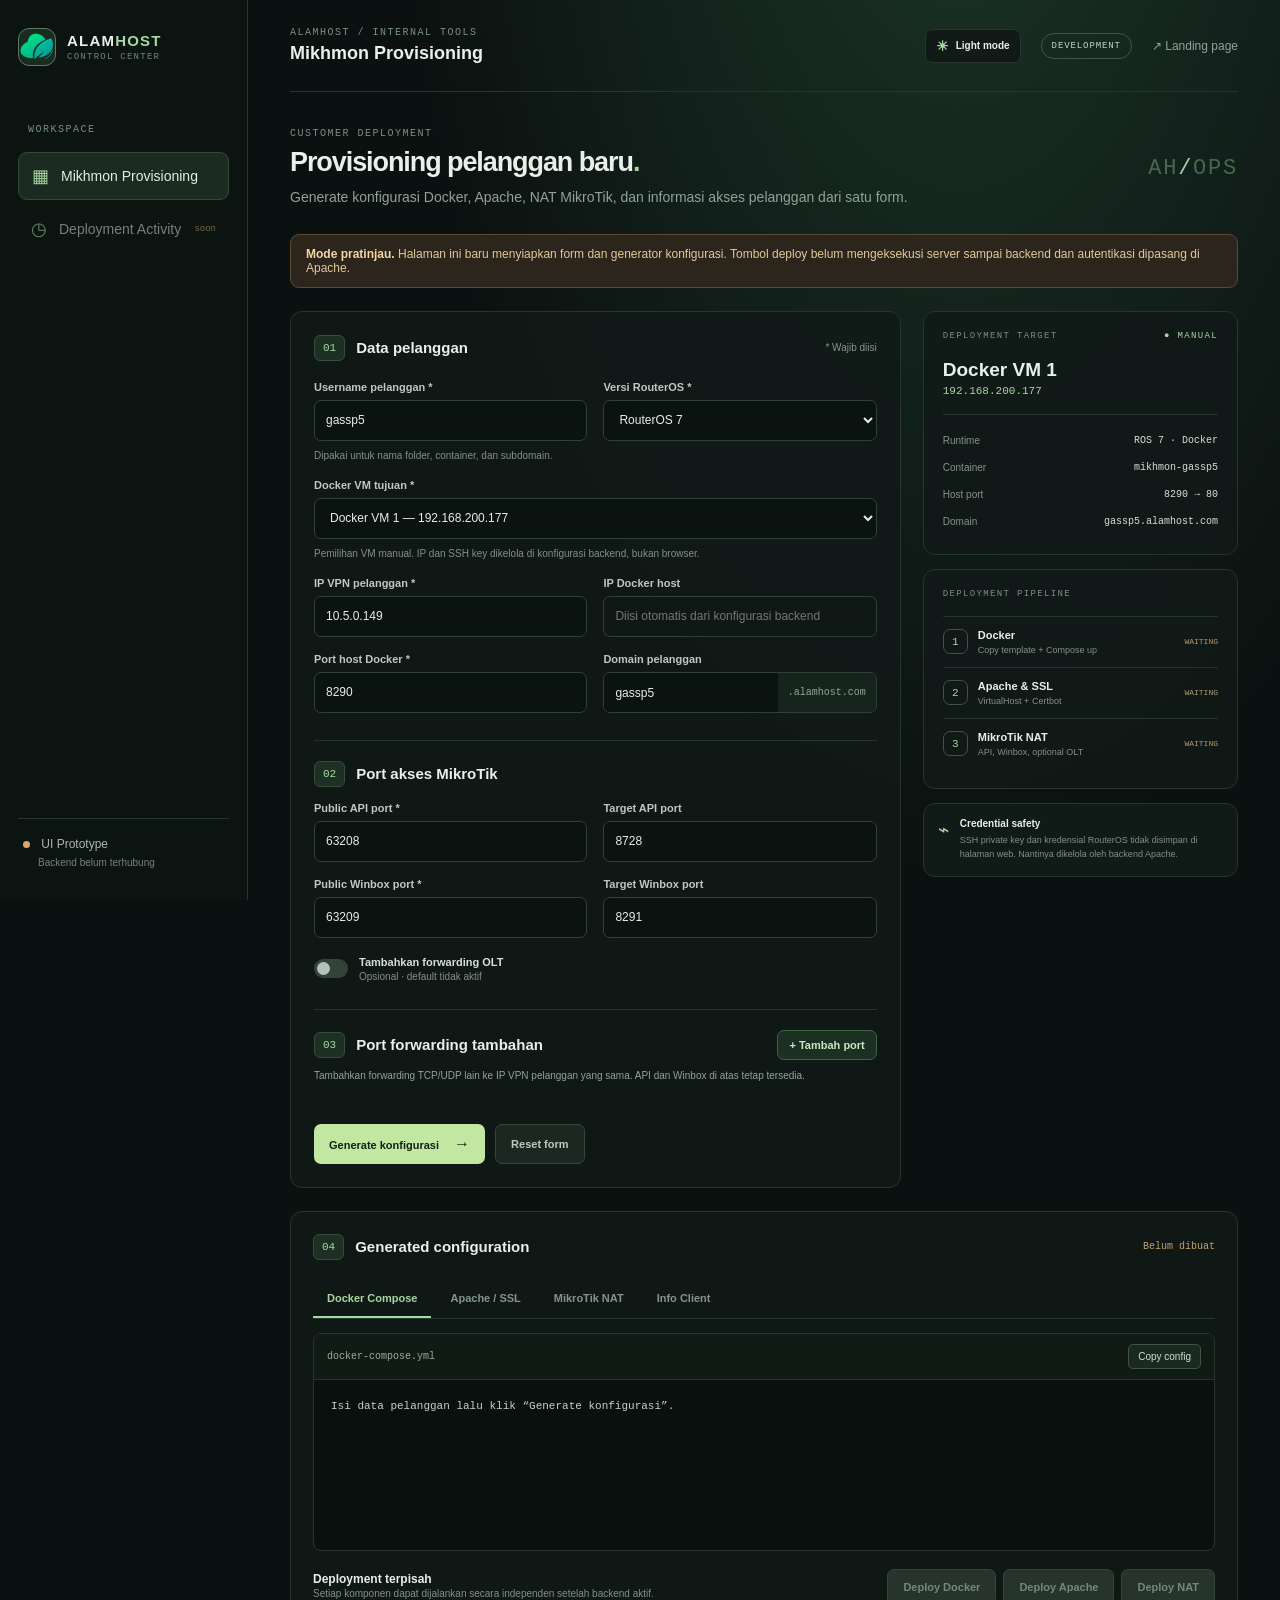
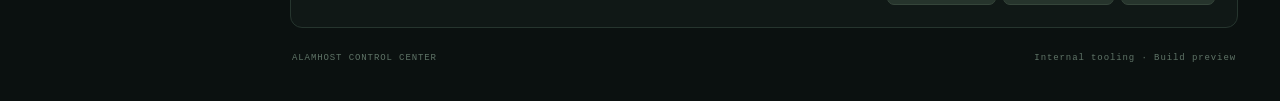
==== commit 7e1556da: "Add AlamHost logo to admin sidebar" ====
--- a/admin/index.html
+++ b/admin/index.html
@@ -14,7 +14,7 @@
 <body>
   <div class="app-shell">
     <aside class="sidebar">
-      <a class="brand" href="../index.html"><span class="brand-mark">A</span><span>ALAM<span class="accent">HOST</span><small>CONTROL CENTER</small></span></a>
+      <a class="brand" href="../index.html"><img class="brand-mark" src="../assets/alamhost-logo.svg" alt="AlamHost"><span>ALAM<span class="accent">HOST</span><small>CONTROL CENTER</small></span></a>
       <div class="side-label">WORKSPACE</div>
       <a class="nav-item active" href="#provision"><span>▦</span> Mikhmon Provisioning</a>
       <a class="nav-item muted" href="#activity"><span>◷</span> Deployment Activity <em>soon</em></a>
